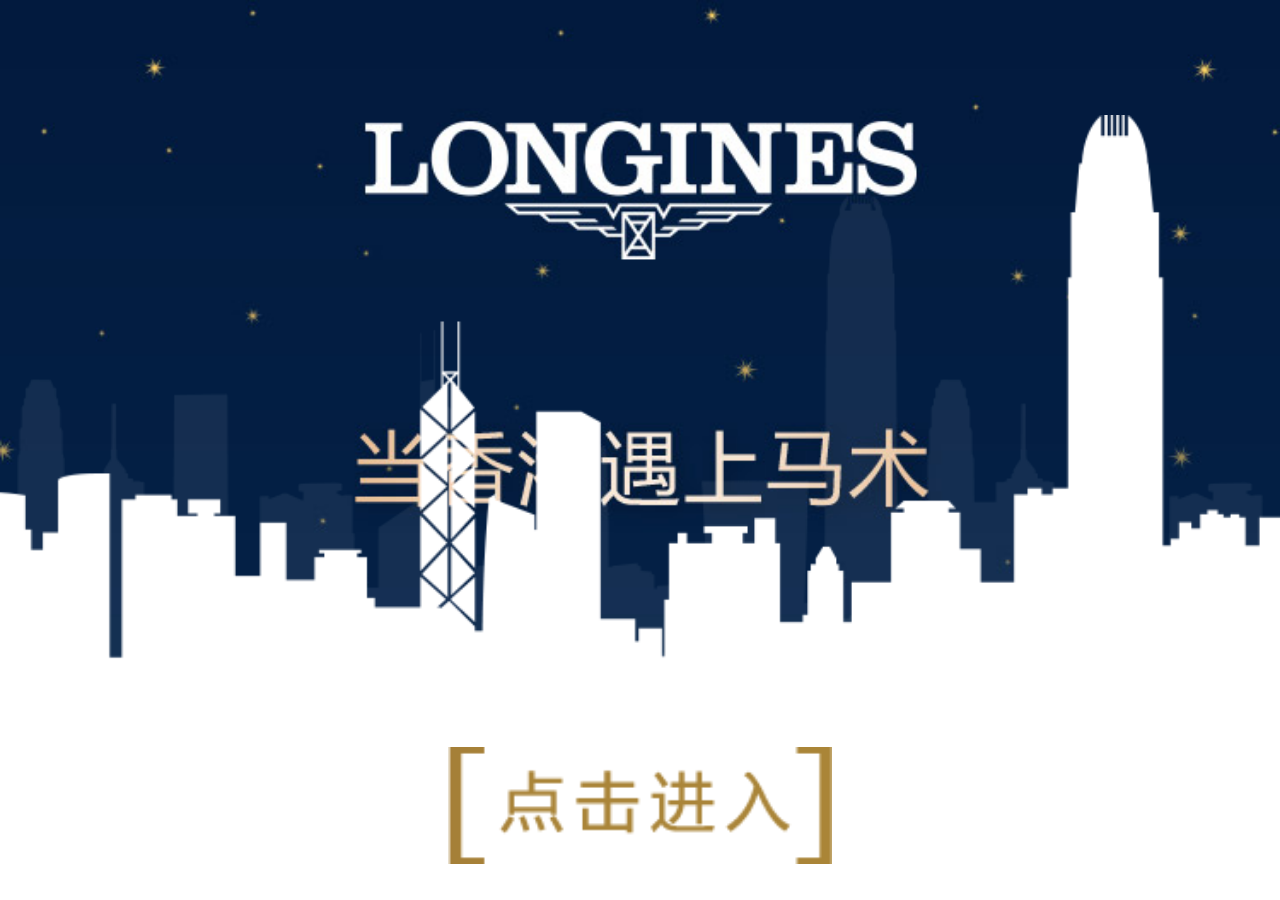
==== index.html @ fee2305d "l" ====
<html>
<head>
<meta charset="utf-8">
<meta name="format-detection" content="telephone=no">
<!--禁用手机号码链接(for iPhone)-->
<meta name="viewport" content="width=device-width,initial-scale=1.0,user-scalable=0,minimum-scale=1.0,maximum-scale=1.0,minimal-ui" />
<!--自适应设备宽度-->
<meta name="apple-mobile-web-app-status-bar-style" content="black">
<!--控制全屏时顶部状态栏的外，默认白色-->
<meta name="apple-mobile-web-app-capable" content="yes" />
<title>LONGINES</title>
<link href="css/reset.css" type="text/css" rel="stylesheet" />
<link href="css/style.css" type="text/css" rel="stylesheet" />
<script type="text/javascript" src="js/jquery.js"></script>
</head>
<body id="container">

<div class="dreambox">
<img src="images/bg.jpg" width="100%" />
<div class="city">
<img src="images/city.png" width="100%" />
</div>
<a href="list.html" onclick="ga('send','event','auction', 'home' ,'点击进入')" class="clicklink"><img src="images/enterlink.png" width="100%" /></a>
</div>
<script type="text/javascript" src="js/wechat.js"></script>
<script type="text/javascript" src="js/main.js"></script>
<script type="text/javascript">

</script>
<script type="text/javascript">
  // (function(i,s,o,g,r,a,m){i['GoogleAnalyticsObject']=r;i[r]=i[r]||function(){
  // (i[r].q=i[r].q||[]).push(arguments)},i[r].l=1*new Date();a=s.createElement(o),
  // m=s.getElementsByTagName(o)[0];a.async=1;a.src=g;m.parentNode.insertBefore(a,m)
  // })(window,document,'script','//www.google-analytics.com/analytics.js','ga');

  // ga('create', 'UA-56756647-1', 'auto');
  // ga('send', 'pageview');

</script>

</body>
</html>
---- css/style.css ----
@charset "utf-8";

*{
  margin: 0;
  padding: 0;
}

body{
  text-align: center;
  font-size: 65%;
  background: #082a4b;
  color: #fff;
}
.graphic{ 
  width:90%;
  display: inline-block;
  padding: 2em 0;
}

.graphic h1{
  font-size: 2em;
  text-align: center;
  padding: 0.2em 0 0.8em 0;
}
.graphic img{
  padding: 0 0 1.2em 0;
}
.graphic p{
  font-size: 1.2em;
  text-align: left;
  padding: 0 0 1em 0;
  line-height: 1.4em;
}

#heng{
    width: 100%;
    height: 100%;
    position: fixed;
    z-index: 999;
    background: #000 url("../images/heng.png") no-repeat center;
    background-size: 40% auto;
    top: 0;
    left: 0;
}

#backtop{
    width: 10%;
    position: fixed;
    right: 1em;
    bottom:1em;
    z-index: 9;
    display: none;
}

.morebtn{
  width: 100%;
  text-align: center;
}

.morebtn img{
  width: 35%;
}






.dreambox{
  width: 100%; 
  height: 100%; 
  overflow: hidden;
  position: absolute;
  left: 0; 
  top:0;
  background: #fff;
}

.city{
  width: 100%;
  position: absolute;
  left:0;
  bottom: 0;
}

.clicklink{
  width: 30%;
  position: absolute;
  left: 50%;
  margin: 0 0 0 -15%;
  bottom: 4%;
}

.listinfo{
  width: 30%;
  position: absolute;
  left: 50%;
  top:58%;
  margin: 0 0 0 -14%;
}


.listcon{
  width: 100%; 
  height:100%;
  overflow: auto;
  position: relative;
  background: #07294f;
}


.listcon p{
  float: left;
  height: 100%;
  position: relative;
  text-align: center;
}


.arr-r{
  width:40px;
  height:100px;
  background:url("../images/arr-r.png") no-repeat center;
  background-size: 100% auto;
  position:fixed;
  right:0;
  top:50%;
  margin: -50px 0 0 0;
  z-index: 999;
}


.arr-r { 
  -webkit-animation: start 1.5s infinite ease-in-out;
     -moz-animation: start 1.5s infinite ease-in-out;
          animation: start 1.5s infinite ease-in-out;
}



/**
 * = animate 动画样式
 *******************************************************************************************************/
/*箭头指示引导*/
@-webkit-keyframes start {
  0%,30% {opacity: 0;-webkit-transform: translate(10px,0);}
  60% {opacity: 1;-webkit-transform: translate(0,0);}
  100% {opacity: 0;-webkit-transform: translate(-8px,0);}
}
@-moz-keyframes start {
  0%,30% {opacity: 0;-moz-transform: translate(10px,0);}
  60% {opacity: 1;-moz-transform: translate(0,0);}
  100% {opacity: 0;-moz-transform: translate(-8px,0);}
}
@keyframes start {
  0%,30% {opacity: 0;transform: translate(10px,0);}
  60% {opacity: 1;transform: translate(0,0);}
  100% {opacity: 0;transform: translate(-8px,0);}
}
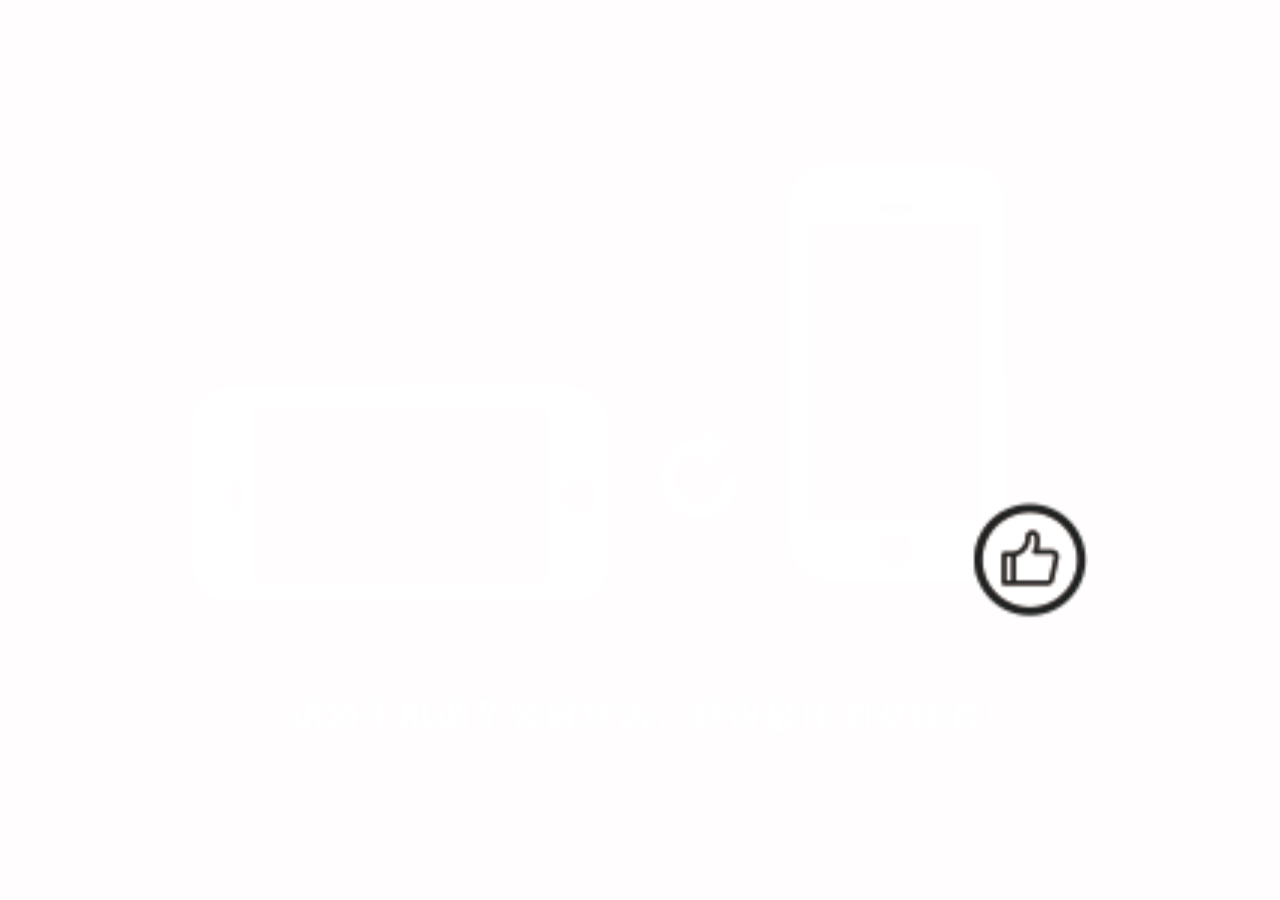
==== commit 89d125f3: "横屏" ====
--- a/index.html
+++ b/index.html
@@ -13,14 +13,14 @@
 <link href="css/style.css" type="text/css" rel="stylesheet" />
 <script type="text/javascript" src="js/jquery.js"></script>
 </head>
-<body id="container">
-
+<body>
+<div id="heng"></div>
 <div class="dreambox">
 <img src="images/bg.jpg" width="100%" />
 <div class="city">
 <img src="images/city.png" width="100%" />
 </div>
-<a href="list.html" onclick="ga('send','event','auction', 'home' ,'点击进入')" class="clicklink"><img src="images/enterlink.png" width="100%" /></a>
+<a href="list.html" class="clicklink"><img src="images/enterlink.png" width="100%" /></a>
 </div>
 <script type="text/javascript" src="js/wechat.js"></script>
 <script type="text/javascript" src="js/main.js"></script>
@@ -28,13 +28,13 @@
 
 </script>
 <script type="text/javascript">
-  // (function(i,s,o,g,r,a,m){i['GoogleAnalyticsObject']=r;i[r]=i[r]||function(){
-  // (i[r].q=i[r].q||[]).push(arguments)},i[r].l=1*new Date();a=s.createElement(o),
-  // m=s.getElementsByTagName(o)[0];a.async=1;a.src=g;m.parentNode.insertBefore(a,m)
-  // })(window,document,'script','//www.google-analytics.com/analytics.js','ga');
+  (function(i,s,o,g,r,a,m){i['GoogleAnalyticsObject']=r;i[r]=i[r]||function(){
+  (i[r].q=i[r].q||[]).push(arguments)},i[r].l=1*new Date();a=s.createElement(o),
+  m=s.getElementsByTagName(o)[0];a.async=1;a.src=g;m.parentNode.insertBefore(a,m)
+  })(window,document,'script','//www.google-analytics.com/analytics.js','ga');
 
-  // ga('create', 'UA-56756647-1', 'auto');
-  // ga('send', 'pageview');
+  ga('create', 'UA-56756647-1', 'auto');
+  ga('send', 'pageview');
 
 </script>
 
--- a/css/style.css
+++ b/css/style.css
@@ -30,18 +30,26 @@
   text-align: left;
   padding: 0 0 1em 0;
   line-height: 1.4em;
-}
-
-#heng{
-    width: 100%;
-    height: 100%;
-    position: fixed;
-    z-index: 999;
-    background: #000 url("../images/heng.png") no-repeat center;
-    background-size: 40% auto;
-    top: 0;
-    left: 0;
-}
+  width: 100%;
+  float: left;
+}
+
+.graphic p span{
+  width: 22%;
+  float: left; 
+  display: inline-block;
+}
+
+.graphic .table p{
+  padding:0;
+}
+.graphic p em{
+  width: 78%;
+  float: left; 
+  display: inline-block;
+  font-style: normal;
+}
+
 
 #backtop{
     width: 10%;
@@ -114,18 +122,22 @@
   height: 100%;
   position: relative;
   text-align: center;
-}
-
+  overflow: hidden;
+}
+
+.listcon p img{
+  margin: -2px 0 0 0;
+}
 
 .arr-r{
-  width:40px;
-  height:100px;
+  width:30px;
+  height:60px;
   background:url("../images/arr-r.png") no-repeat center;
   background-size: 100% auto;
   position:fixed;
   right:0;
-  top:50%;
-  margin: -50px 0 0 0;
+  top:40%;
+  margin: -30px 0 0 0;
   z-index: 999;
 }
 
@@ -159,3 +171,45 @@
 }
 
 
+
+
+
+
+/* 横屏css */
+
+#heng{
+width: 100%;
+height: 100%;
+position: fixed;
+z-index: 999;
+background: #fffdfd url("../images/heng.png") no-repeat center;
+background-size: 70% auto;
+top: 0;
+left: 0;
+display: none;
+}
+
+
+/* 设备竖屏时调用该段css代码 */
+@media all and (orientation : portrait){
+#heng{
+display: none;
+}
+}
+/* 设备横屏时调用该段css代码 */
+@media all and (orientation : landscape){
+#heng{
+display: inline-block;
+}
+}
+
+
+.text-title{
+  font-size:1.2em;
+}
+
+
+
+
+
+
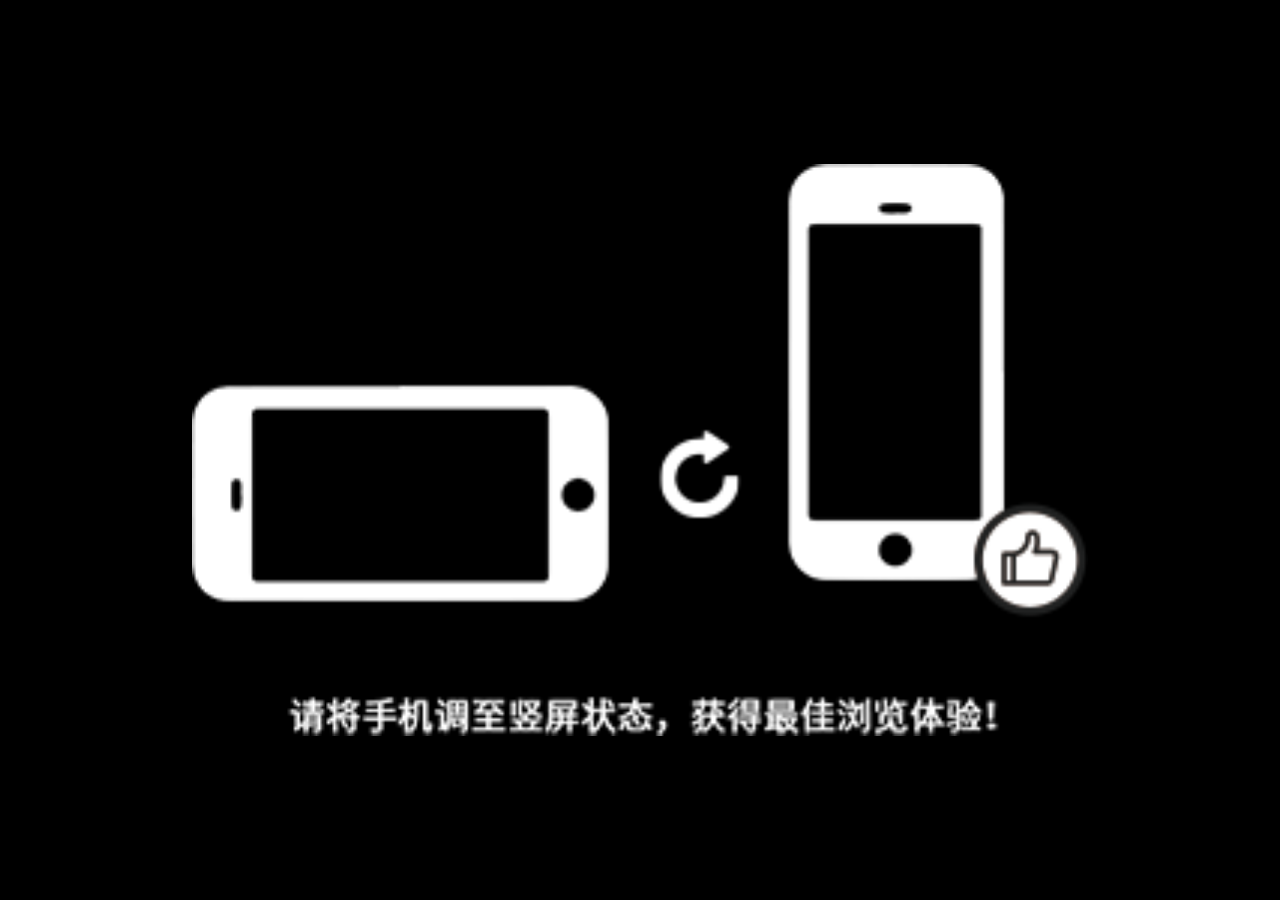
==== commit 794b9067: "no message" ====
--- a/index.html
+++ b/index.html
@@ -24,9 +24,125 @@
 </div>
 <script type="text/javascript" src="js/wechat.js"></script>
 <script type="text/javascript" src="js/main.js"></script>
+
+
 <script type="text/javascript">
 
+/* ----------- 分享js ----------- */
+
+$.ajax({  
+        type: "GET",  
+        url: "/valentine/access_token.php", //orderModifyStatus 
+        data:{url:window.location.href},
+        dataType:"json",  
+        async:false,  
+        cache:false,  
+        success: function(data){  
+       wechatShare(data.time,data.sign);
+        },  
+        error: function(json){  
+            //alert("数据获取异常，请刷新后重试...");  
+        }  
+ });  
+
+
+
+var SHARE_TITLE = '博主独家对话郭富城 直击顶级优雅马术赛';
+var SHARE_LINK = 'http://longines.samesamechina.com/HKmaster';
+var SHARE_IMG = 'http://longines.samesamechina.com/HKmaster/images/share6.jpg';
+var SHARE_DESC = '博主独家对话郭富城 直击顶级优雅马术赛';
+
+function wechatShare(timestamp_val,signature_val){
+  wx.config({
+      debug: false, // 开启调试模式,调用的所有api的返回值会在客户端alert出来，若要查看传入的参数，可以在pc端打开，参数信息会通过log打出，仅在pc端时才会打印。
+      appId: 'wxf606ac3699439054', // 必填，公众号的唯一标识
+      timestamp: timestamp_val, // 必填，生成签名的时间戳
+      nonceStr: 'asdkhaedhqwui', // 必填，生成签名的随机串
+      signature: signature_val,// 必填，签名，见附录1
+      jsApiList: [
+        'checkJsApi',
+        'onMenuShareTimeline',
+        'onMenuShareAppMessage',
+        'onMenuShareQQ',
+        'onMenuShareWeibo',
+        'hideMenuItems',
+        'showMenuItems',
+        'hideAllNonBaseMenuItem',
+        'showAllNonBaseMenuItem',
+        'translateVoice',
+        'startRecord',
+        'stopRecord',
+        'onRecordEnd',
+        'playVoice',
+        'pauseVoice',
+        'stopVoice',
+        'uploadVoice',
+        'downloadVoice',
+        'chooseImage',
+        'previewImage',
+        'uploadImage',
+        'downloadImage',
+        'getNetworkType',
+        'openLocation',
+        'getLocation',
+        'hideOptionMenu',
+        'showOptionMenu',
+        'closeWindow',
+        'scanQRCode',
+        'chooseWXPay',
+        'openProductSpecificView',
+        'addCard',
+        'chooseCard',
+        'openCard'
+      ] // 必填，需要使用的JS接口列表，所有JS接口列表见附录2
+  });
+
+  wx.ready(function(){
+    
+    // config信息验证后会执行ready方法，所有接口调用都必须在config接口获得结果之后，config是一个客户端的异步操作，所以如果需要在页面加载时就调用相关接口，则须把相关接口放在ready函数中调用来确保正确执行。对于用户触发时才调用的接口，则可以直接调用，不需要放在ready函数中。
+    wx.onMenuShareTimeline({
+        title: SHARE_TITLE, // 分享标题
+        link: SHARE_LINK, // 分享链接
+        imgUrl: SHARE_IMG, // 分享图标
+        success: function () {
+            // 用户确认分享后执行的回调函数
+            //alert('分享成功')
+        },
+        cancel: function () { 
+            // 用户取消分享后执行的回调函数
+            // alert("分享失败")
+        }
+    });
+    
+    
+    wx.onMenuShareAppMessage({
+        title: SHARE_TITLE, // 分享标题
+        link: SHARE_LINK, // 分享链接
+        imgUrl: SHARE_IMG, // 分享图标
+      desc: SHARE_DESC,
+        success: function () { 
+            // 用户确认分享后执行的回调函数
+            //alert('分享成功')
+        },
+        cancel: function () { 
+            // 用户取消分享后执行的回调函数
+           // alert("分享失败")
+        }
+    });
+      
+  });
+
+  wx.error(function(res){
+    //alert("无法使用微信JS")
+      // config信息验证失败会执行error函数，如签名过期导致验证失败，具体错误信息可以打开config的debug模式查看，也可以在返回的res参数中查看，对于SPA可以在这里更新签名。
+
+  });
+
+}
+
+
 </script>
+
 <script type="text/javascript">
   (function(i,s,o,g,r,a,m){i['GoogleAnalyticsObject']=r;i[r]=i[r]||function(){
   (i[r].q=i[r].q||[]).push(arguments)},i[r].l=1*new Date();a=s.createElement(o),
--- a/css/style.css
+++ b/css/style.css
@@ -138,7 +138,7 @@
   right:0;
   top:40%;
   margin: -30px 0 0 0;
-  z-index: 999;
+  z-index: 9;
 }
 
 
@@ -182,7 +182,7 @@
 height: 100%;
 position: fixed;
 z-index: 999;
-background: #fffdfd url("../images/heng.png") no-repeat center;
+background: #000 url("../images/heng.png") no-repeat center;
 background-size: 70% auto;
 top: 0;
 left: 0;
